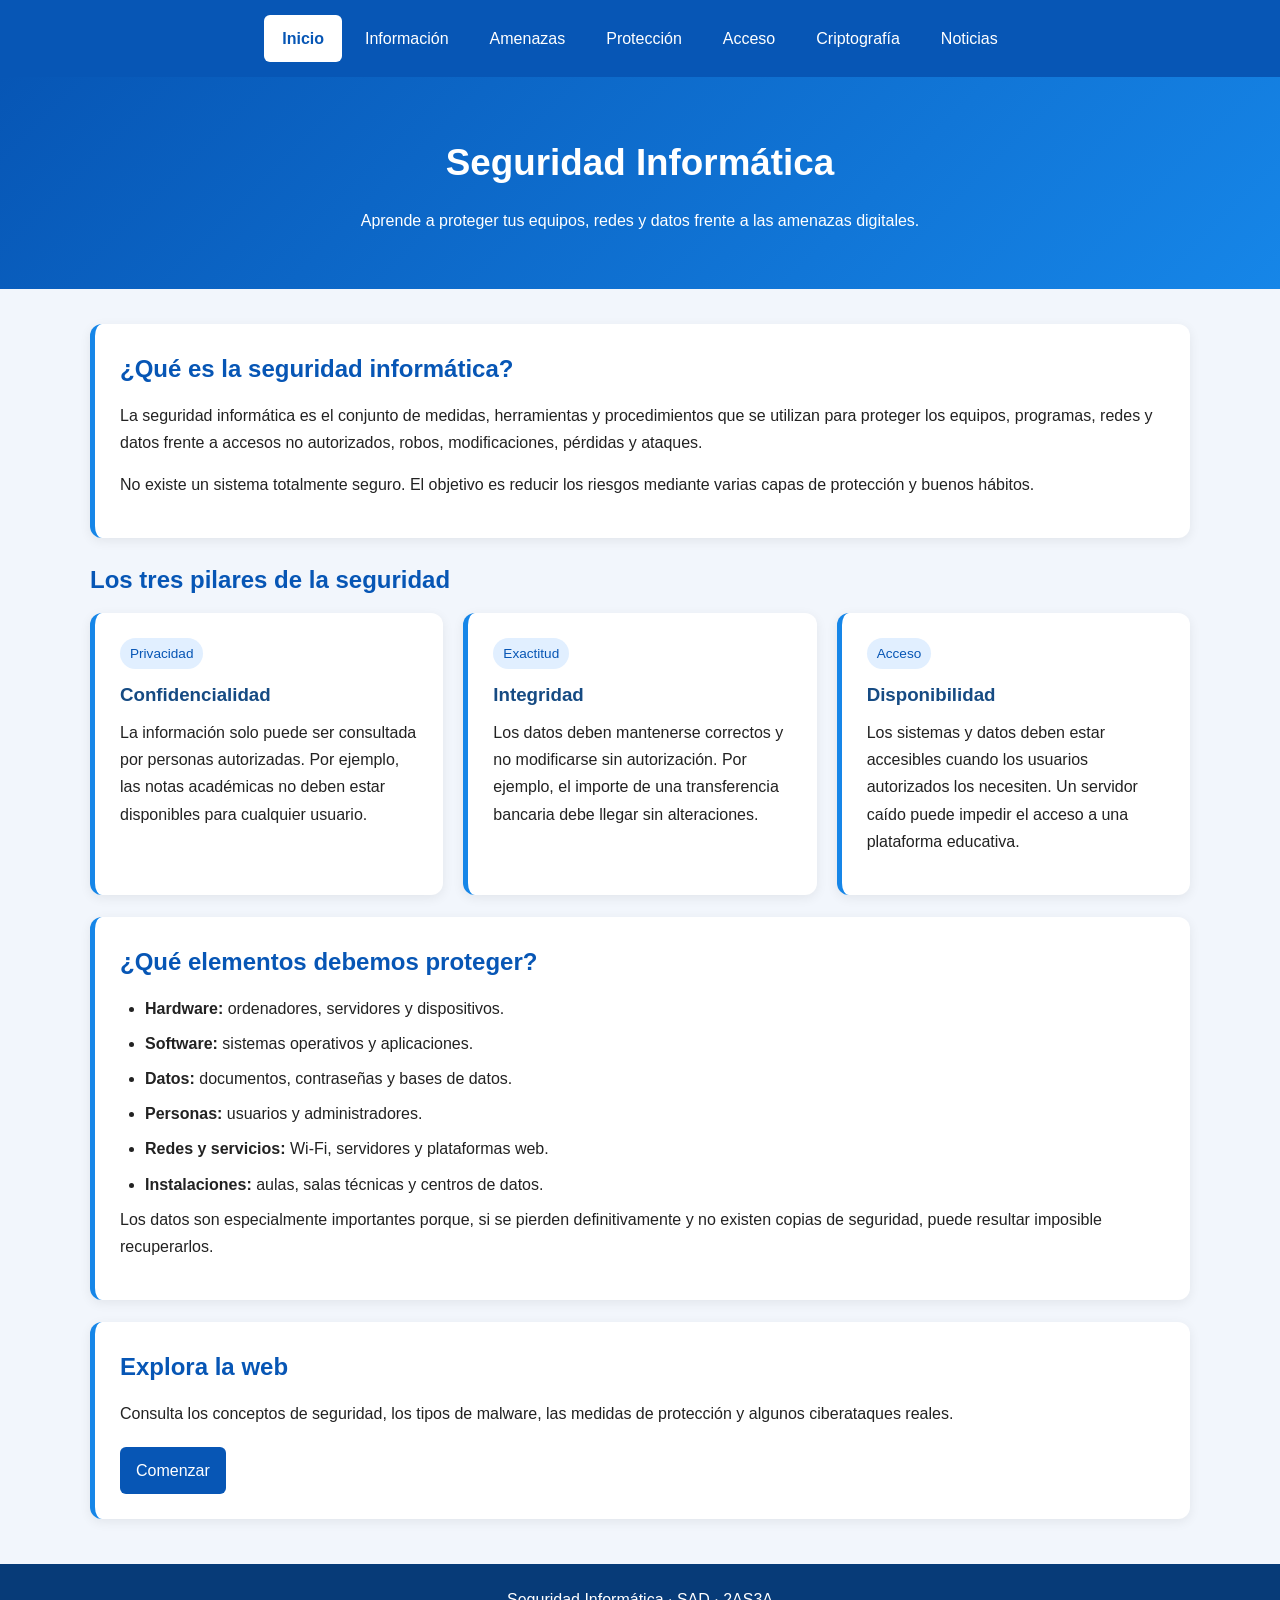
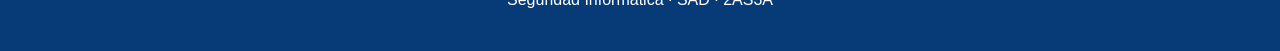
==== SATweb/SATweb/index.html @ 042b910f "actualizadov4 se han añadido apartados nuevos y tambien adaptada a la teoria" ====
<!DOCTYPE html>
<html lang="es">
<head>
    <meta charset="UTF-8">
    <meta name="viewport" content="width=device-width, initial-scale=1.0">
    <title>Inicio | Seguridad Informática</title>
    <link rel="stylesheet" href="style.css">
</head>
<body>

<nav class="navbar">
    <a href="index.html" class="activo">Inicio</a>
    <a href="informacion.html">Información</a>
    <a href="amenazas.html">Amenazas</a>
    <a href="proteccion.html">Protección</a>
    <a href="acceso.html">Acceso</a>
    <a href="criptografia.html">Criptografía</a>
    <a href="noticias.html">Noticias</a>
</nav>

<header class="hero">
    <h1>Seguridad Informática</h1>
    <p>Aprende a proteger tus equipos, redes y datos frente a las amenazas digitales.</p>
</header>

<main class="contenedor">

    <section class="tarjeta">
        <h2>¿Qué es la seguridad informática?</h2>
        <p>
            La seguridad informática es el conjunto de medidas, herramientas
            y procedimientos que se utilizan para proteger los equipos,
            programas, redes y datos frente a accesos no autorizados,
            robos, modificaciones, pérdidas y ataques.
        </p>
        <p>
            No existe un sistema totalmente seguro. El objetivo es reducir
            los riesgos mediante varias capas de protección y buenos hábitos.
        </p>
    </section>

    <h2>Los tres pilares de la seguridad</h2>

    <div class="grid">
        <article class="tarjeta">
            <span class="etiqueta">Privacidad</span>
            <h3>Confidencialidad</h3>
            <p>
                La información solo puede ser consultada por personas
                autorizadas. Por ejemplo, las notas académicas no deben
                estar disponibles para cualquier usuario.
            </p>
        </article>

        <article class="tarjeta">
            <span class="etiqueta">Exactitud</span>
            <h3>Integridad</h3>
            <p>
                Los datos deben mantenerse correctos y no modificarse
                sin autorización. Por ejemplo, el importe de una transferencia
                bancaria debe llegar sin alteraciones.
            </p>
        </article>

        <article class="tarjeta">
            <span class="etiqueta">Acceso</span>
            <h3>Disponibilidad</h3>
            <p>
                Los sistemas y datos deben estar accesibles cuando los
                usuarios autorizados los necesiten. Un servidor caído
                puede impedir el acceso a una plataforma educativa.
            </p>
        </article>
    </div>

    <section class="tarjeta">
        <h2>¿Qué elementos debemos proteger?</h2>
        <ul>
            <li><strong>Hardware:</strong> ordenadores, servidores y dispositivos.</li>
            <li><strong>Software:</strong> sistemas operativos y aplicaciones.</li>
            <li><strong>Datos:</strong> documentos, contraseñas y bases de datos.</li>
            <li><strong>Personas:</strong> usuarios y administradores.</li>
            <li><strong>Redes y servicios:</strong> Wi-Fi, servidores y plataformas web.</li>
            <li><strong>Instalaciones:</strong> aulas, salas técnicas y centros de datos.</li>
        </ul>
        <p>
            Los datos son especialmente importantes porque, si se pierden
            definitivamente y no existen copias de seguridad, puede resultar
            imposible recuperarlos.
        </p>
    </section>

    <section class="tarjeta">
        <h2>Explora la web</h2>
        <p>Consulta los conceptos de seguridad, los tipos de malware, las medidas de protección y algunos ciberataques reales.</p>
        <a class="boton" href="informacion.html">Comenzar</a>
    </section>

</main>

<footer>
    <p>Seguridad Informática · SAD · 2AS3A</p>
</footer>

</body>
</html>
---- SATweb/SATweb/style.css ----
* {
    margin: 0;
    padding: 0;
    box-sizing: border-box;
}

html {
    scroll-behavior: smooth;
}

body {
    font-family: Arial, sans-serif;
    background-color: #f2f6fc;
    color: #222;
    line-height: 1.7;
}

.navbar {
    width: 100%;
    background-color: #0756b5;
    display: flex;
    justify-content: center;
    align-items: center;
    flex-wrap: wrap;
    gap: 5px;
    padding: 15px 20px;
    box-shadow: 0 4px 10px rgba(0, 0, 0, 0.15);
}

.navbar a {
    color: white;
    text-decoration: none;
    padding: 10px 18px;
    border-radius: 6px;
    transition: background-color 0.3s;
}

.navbar a:hover {
    background-color: #003d85;
}

.navbar a.activo {
    background-color: white;
    color: #0756b5;
    font-weight: bold;
}

.hero {
    background: linear-gradient(135deg, #0756b5, #1686e8);
    color: white;
    text-align: center;
    padding: 55px 20px;
}

.hero h1 {
    font-size: 2.3rem;
    margin-bottom: 12px;
}

.hero p {
    max-width: 850px;
    margin: auto;
}

.contenedor {
    width: 90%;
    max-width: 1100px;
    margin: 35px auto;
}

h2 {
    color: #0756b5;
    margin-bottom: 12px;
}

h3 {
    color: #164b83;
    margin-bottom: 8px;
}

p {
    margin-bottom: 15px;
}

.tarjeta {
    background-color: white;
    padding: 25px;
    margin-bottom: 22px;
    border-radius: 12px;
    box-shadow: 0 3px 12px rgba(0, 0, 0, 0.07);
    border-left: 5px solid #1686e8;
}

.tarjeta ul {
    padding-left: 25px;
}

.tarjeta li {
    margin-bottom: 8px;
}

.grid {
    display: grid;
    grid-template-columns: repeat(auto-fit, minmax(250px, 1fr));
    gap: 20px;
}

.etiqueta {
    display: inline-block;
    background-color: #e1efff;
    color: #0756b5;
    padding: 4px 10px;
    border-radius: 20px;
    font-size: 0.85rem;
    margin-bottom: 10px;
}

.boton {
    display: inline-block;
    background-color: #0756b5;
    color: white;
    padding: 10px 16px;
    border-radius: 6px;
    text-decoration: none;
    margin-top: 5px;
}

.boton:hover {
    background-color: #003d85;
}

a {
    overflow-wrap: anywhere;
}

footer {
    background-color: #073b78;
    color: white;
    text-align: center;
    padding: 22px;
    margin-top: 45px;
}

@media (max-width: 600px) {
    .navbar {
        padding: 10px;
        gap: 3px;
    }

    .navbar a {
        padding: 9px 11px;
        font-size: 0.9rem;
    }

    .hero {
        padding: 35px 15px;
    }

    .hero h1 {
        font-size: 1.8rem;
    }

    .contenedor {
        width: 92%;
        margin-top: 22px;
    }

    .tarjeta {
        padding: 18px;
    }
}
.noticia-opinion {
    display: grid;
    grid-template-columns: 2fr 1fr;
    gap: 25px;
    align-items: stretch;
    margin-bottom: 30px;
}

.noticia-opinion .tarjeta {
    margin-bottom: 0;
}

.opinion {
    background-color: #e8f1ff;
    border: 2px solid #1769aa;
    border-radius: 15px;
    padding: 25px;
}

.opinion h2 {
    color: #14549a;
    margin-bottom: 15px;
}

.opinion textarea {
    width: 100%;
    min-height: 220px;
    padding: 12px;
    border: 1px solid #9bbce5;
    border-radius: 8px;
    font-family: Arial, sans-serif;
    font-size: 15px;
    resize: vertical;
    background-color: white;
    margin-bottom: 12px;
}

.opinion button {
    width: 100%;
    background-color: #1769aa;
    color: white;
    border: none;
    padding: 12px;
    border-radius: 8px;
    cursor: pointer;
    font-size: 15px;
}

.opinion button:hover {
    background-color: #104c80;
}

.opinion .aviso {
    font-size: 13px;
    color: #444;
    margin-top: 10px;
}

@media (max-width: 750px) {
    .noticia-opinion {
        grid-template-columns: 1fr;
    }
}
/* ---- Bloques técnicos (acceso.html y criptografia.html) ---- */
pre {
    background-color: #0f2540;
    color: #e8f1ff;
    padding: 14px 16px;
    border-radius: 8px;
    overflow-x: auto;
    margin-bottom: 15px;
    font-size: 0.9rem;
    line-height: 1.5;
}

code {
    font-family: Consolas, "Courier New", monospace;
    background-color: #e1efff;
    color: #073b78;
    padding: 1px 6px;
    border-radius: 4px;
    font-size: 0.92em;
    overflow-wrap: anywhere;
}

pre code {
    background: none;
    color: inherit;
    padding: 0;
}

.tabla-scroll {
    overflow-x: auto;
    margin-bottom: 15px;
}

table {
    width: 100%;
    border-collapse: collapse;
}

th, td {
    border: 1px solid #c9dcf3;
    padding: 9px 12px;
    text-align: left;
    vertical-align: top;
}

th {
    background-color: #e1efff;
    color: #0756b5;
}

.aviso-caja {
    background-color: #fff6e0;
    border-left: 5px solid #e8a317;
    padding: 14px 18px;
    border-radius: 8px;
    margin-bottom: 15px;
}

.indice {
    display: flex;
    flex-wrap: wrap;
    gap: 10px;
}
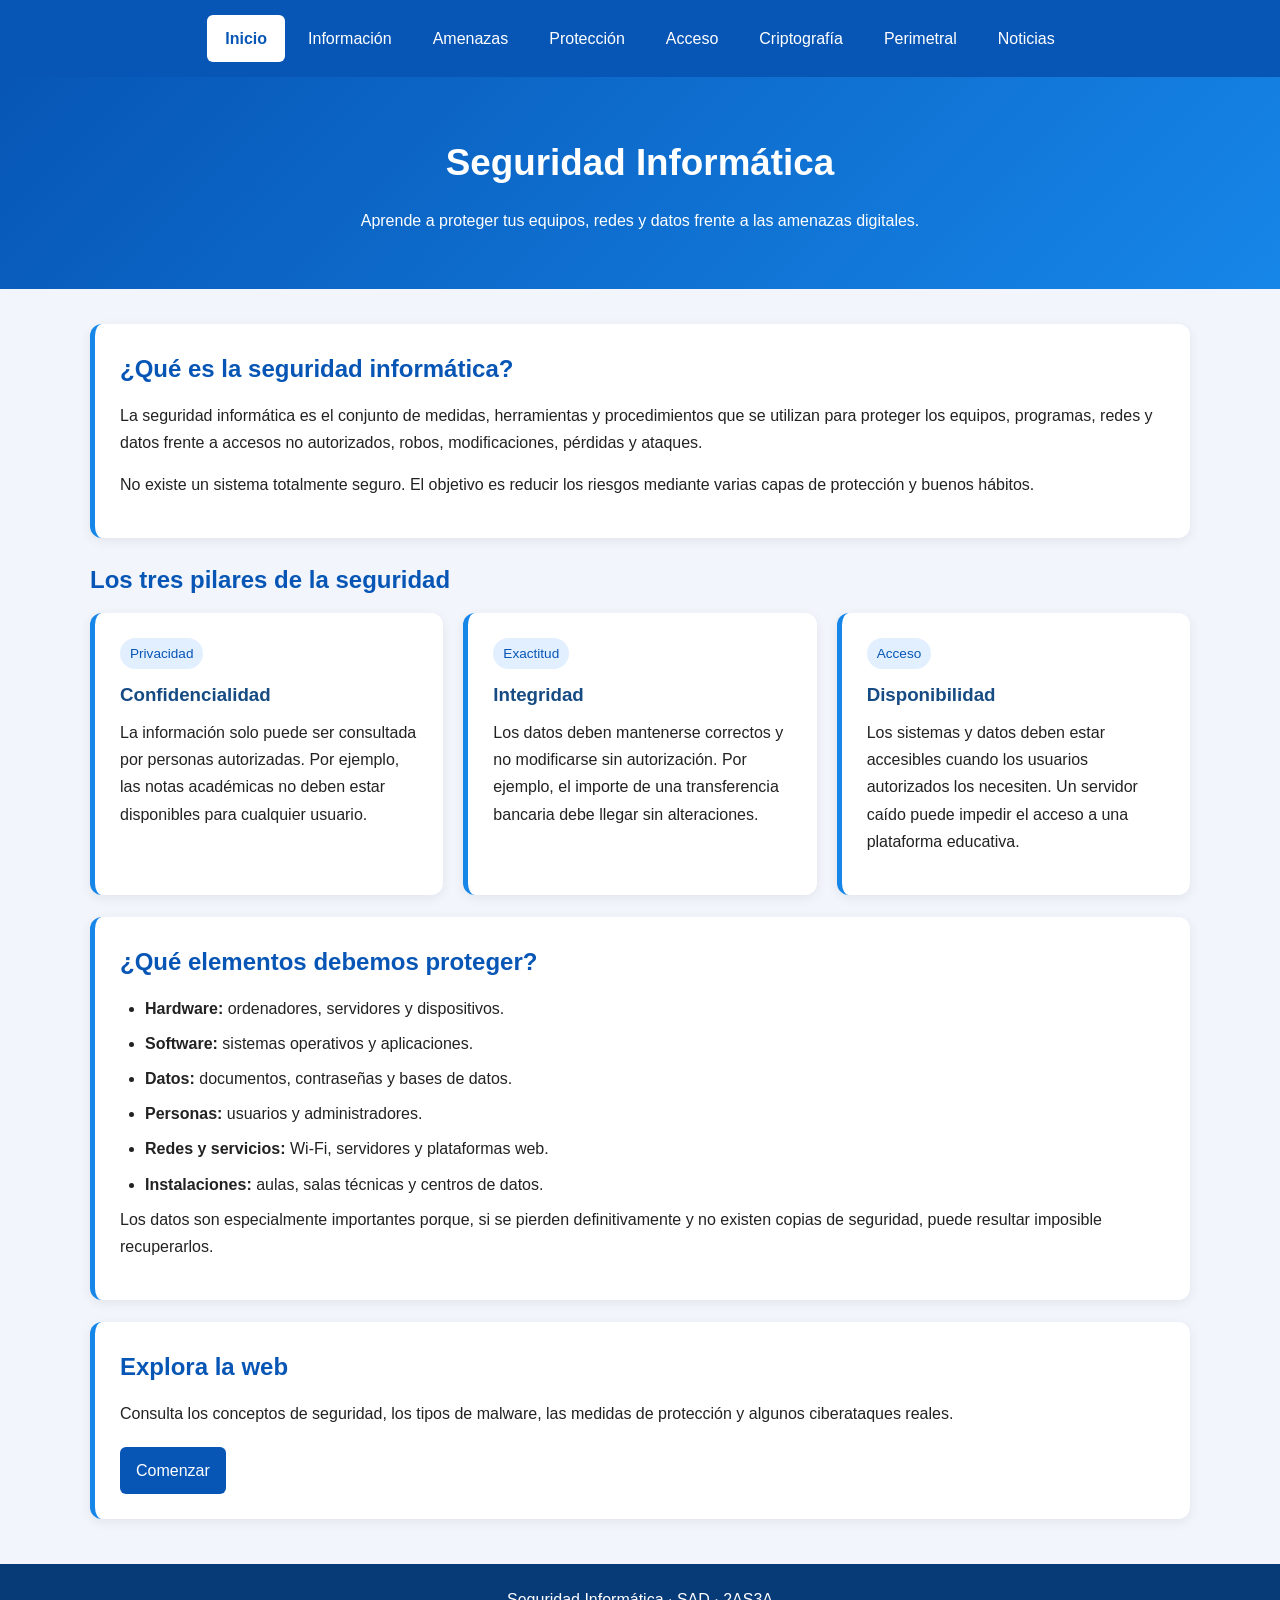
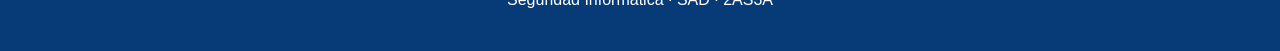
==== commit 63fe3362: "sad actualizado v5" ====
--- a/SATweb/SATweb/index.html
+++ b/SATweb/SATweb/index.html
@@ -1,107 +1,108 @@
-
-<!DOCTYPE html>
-<html lang="es">
-<head>
-    <meta charset="UTF-8">
-    <meta name="viewport" content="width=device-width, initial-scale=1.0">
-    <title>Inicio | Seguridad Informática</title>
-    <link rel="stylesheet" href="style.css">
-</head>
-<body>
-
-<nav class="navbar">
-    <a href="index.html" class="activo">Inicio</a>
-    <a href="informacion.html">Información</a>
-    <a href="amenazas.html">Amenazas</a>
+
+<!DOCTYPE html>
+<html lang="es">
+<head>
+    <meta charset="UTF-8">
+    <meta name="viewport" content="width=device-width, initial-scale=1.0">
+    <title>Inicio | Seguridad Informática</title>
+    <link rel="stylesheet" href="style.css">
+</head>
+<body>
+
+<nav class="navbar">
+    <a href="index.html" class="activo">Inicio</a>
+    <a href="informacion.html">Información</a>
+    <a href="amenazas.html">Amenazas</a>
     <a href="proteccion.html">Protección</a>
     <a href="acceso.html">Acceso</a>
-    <a href="criptografia.html">Criptografía</a>
-    <a href="noticias.html">Noticias</a>
-</nav>
-
-<header class="hero">
-    <h1>Seguridad Informática</h1>
-    <p>Aprende a proteger tus equipos, redes y datos frente a las amenazas digitales.</p>
-</header>
-
-<main class="contenedor">
-
-    <section class="tarjeta">
-        <h2>¿Qué es la seguridad informática?</h2>
-        <p>
-            La seguridad informática es el conjunto de medidas, herramientas
-            y procedimientos que se utilizan para proteger los equipos,
-            programas, redes y datos frente a accesos no autorizados,
-            robos, modificaciones, pérdidas y ataques.
-        </p>
-        <p>
-            No existe un sistema totalmente seguro. El objetivo es reducir
-            los riesgos mediante varias capas de protección y buenos hábitos.
-        </p>
-    </section>
-
-    <h2>Los tres pilares de la seguridad</h2>
-
-    <div class="grid">
-        <article class="tarjeta">
-            <span class="etiqueta">Privacidad</span>
-            <h3>Confidencialidad</h3>
-            <p>
-                La información solo puede ser consultada por personas
-                autorizadas. Por ejemplo, las notas académicas no deben
-                estar disponibles para cualquier usuario.
-            </p>
-        </article>
-
-        <article class="tarjeta">
-            <span class="etiqueta">Exactitud</span>
-            <h3>Integridad</h3>
-            <p>
-                Los datos deben mantenerse correctos y no modificarse
-                sin autorización. Por ejemplo, el importe de una transferencia
-                bancaria debe llegar sin alteraciones.
-            </p>
-        </article>
-
-        <article class="tarjeta">
-            <span class="etiqueta">Acceso</span>
-            <h3>Disponibilidad</h3>
-            <p>
-                Los sistemas y datos deben estar accesibles cuando los
-                usuarios autorizados los necesiten. Un servidor caído
-                puede impedir el acceso a una plataforma educativa.
-            </p>
-        </article>
-    </div>
-
-    <section class="tarjeta">
-        <h2>¿Qué elementos debemos proteger?</h2>
-        <ul>
-            <li><strong>Hardware:</strong> ordenadores, servidores y dispositivos.</li>
-            <li><strong>Software:</strong> sistemas operativos y aplicaciones.</li>
-            <li><strong>Datos:</strong> documentos, contraseñas y bases de datos.</li>
-            <li><strong>Personas:</strong> usuarios y administradores.</li>
-            <li><strong>Redes y servicios:</strong> Wi-Fi, servidores y plataformas web.</li>
-            <li><strong>Instalaciones:</strong> aulas, salas técnicas y centros de datos.</li>
-        </ul>
-        <p>
-            Los datos son especialmente importantes porque, si se pierden
-            definitivamente y no existen copias de seguridad, puede resultar
-            imposible recuperarlos.
-        </p>
-    </section>
-
-    <section class="tarjeta">
-        <h2>Explora la web</h2>
-        <p>Consulta los conceptos de seguridad, los tipos de malware, las medidas de protección y algunos ciberataques reales.</p>
-        <a class="boton" href="informacion.html">Comenzar</a>
-    </section>
-
-</main>
-
-<footer>
-    <p>Seguridad Informática · SAD · 2AS3A</p>
-</footer>
-
-</body>
-</html>
+    <a href="criptografia.html">Criptografía</a>
+    <a href="perimetral.html">Perimetral</a>
+    <a href="noticias.html">Noticias</a>
+</nav>
+
+<header class="hero">
+    <h1>Seguridad Informática</h1>
+    <p>Aprende a proteger tus equipos, redes y datos frente a las amenazas digitales.</p>
+</header>
+
+<main class="contenedor">
+
+    <section class="tarjeta">
+        <h2>¿Qué es la seguridad informática?</h2>
+        <p>
+            La seguridad informática es el conjunto de medidas, herramientas
+            y procedimientos que se utilizan para proteger los equipos,
+            programas, redes y datos frente a accesos no autorizados,
+            robos, modificaciones, pérdidas y ataques.
+        </p>
+        <p>
+            No existe un sistema totalmente seguro. El objetivo es reducir
+            los riesgos mediante varias capas de protección y buenos hábitos.
+        </p>
+    </section>
+
+    <h2>Los tres pilares de la seguridad</h2>
+
+    <div class="grid">
+        <article class="tarjeta">
+            <span class="etiqueta">Privacidad</span>
+            <h3>Confidencialidad</h3>
+            <p>
+                La información solo puede ser consultada por personas
+                autorizadas. Por ejemplo, las notas académicas no deben
+                estar disponibles para cualquier usuario.
+            </p>
+        </article>
+
+        <article class="tarjeta">
+            <span class="etiqueta">Exactitud</span>
+            <h3>Integridad</h3>
+            <p>
+                Los datos deben mantenerse correctos y no modificarse
+                sin autorización. Por ejemplo, el importe de una transferencia
+                bancaria debe llegar sin alteraciones.
+            </p>
+        </article>
+
+        <article class="tarjeta">
+            <span class="etiqueta">Acceso</span>
+            <h3>Disponibilidad</h3>
+            <p>
+                Los sistemas y datos deben estar accesibles cuando los
+                usuarios autorizados los necesiten. Un servidor caído
+                puede impedir el acceso a una plataforma educativa.
+            </p>
+        </article>
+    </div>
+
+    <section class="tarjeta">
+        <h2>¿Qué elementos debemos proteger?</h2>
+        <ul>
+            <li><strong>Hardware:</strong> ordenadores, servidores y dispositivos.</li>
+            <li><strong>Software:</strong> sistemas operativos y aplicaciones.</li>
+            <li><strong>Datos:</strong> documentos, contraseñas y bases de datos.</li>
+            <li><strong>Personas:</strong> usuarios y administradores.</li>
+            <li><strong>Redes y servicios:</strong> Wi-Fi, servidores y plataformas web.</li>
+            <li><strong>Instalaciones:</strong> aulas, salas técnicas y centros de datos.</li>
+        </ul>
+        <p>
+            Los datos son especialmente importantes porque, si se pierden
+            definitivamente y no existen copias de seguridad, puede resultar
+            imposible recuperarlos.
+        </p>
+    </section>
+
+    <section class="tarjeta">
+        <h2>Explora la web</h2>
+        <p>Consulta los conceptos de seguridad, los tipos de malware, las medidas de protección y algunos ciberataques reales.</p>
+        <a class="boton" href="informacion.html">Comenzar</a>
+    </section>
+
+</main>
+
+<footer>
+    <p>Seguridad Informática · SAD · 2AS3A</p>
+</footer>
+
+</body>
+</html>
